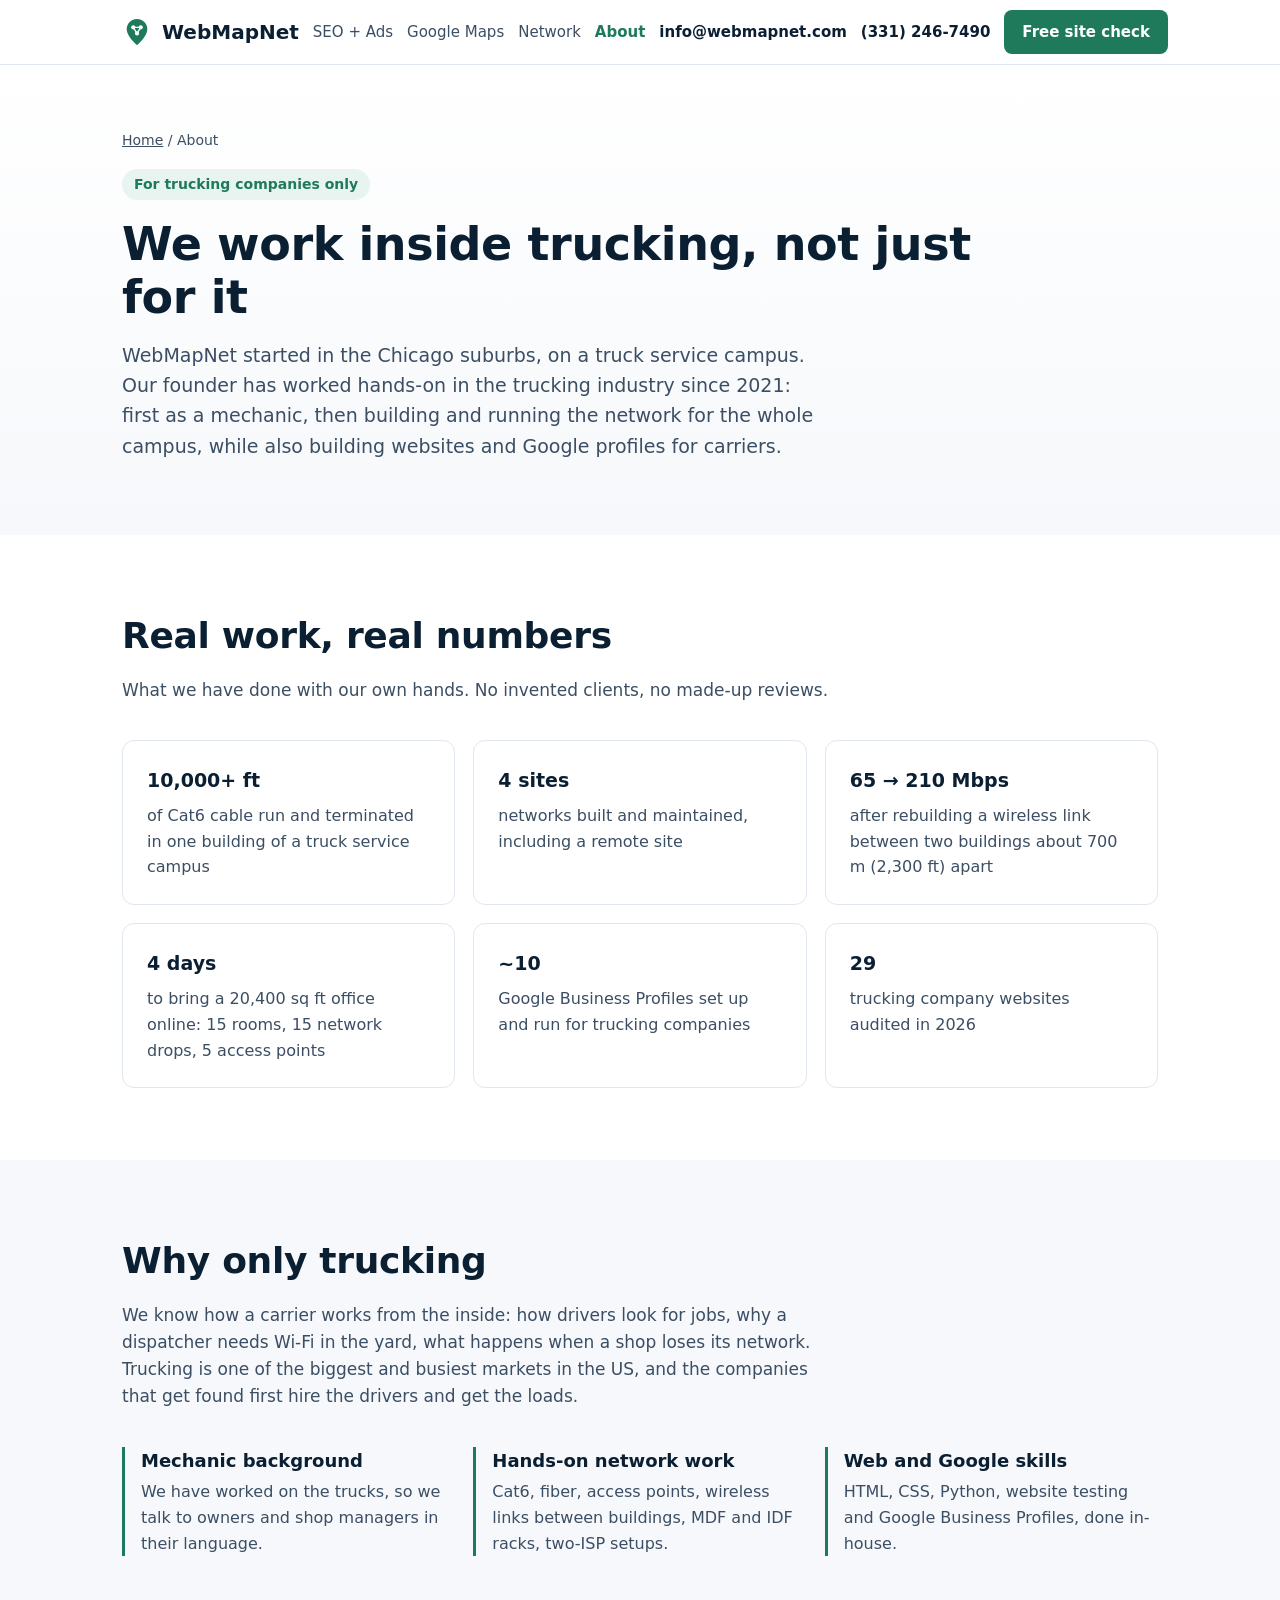
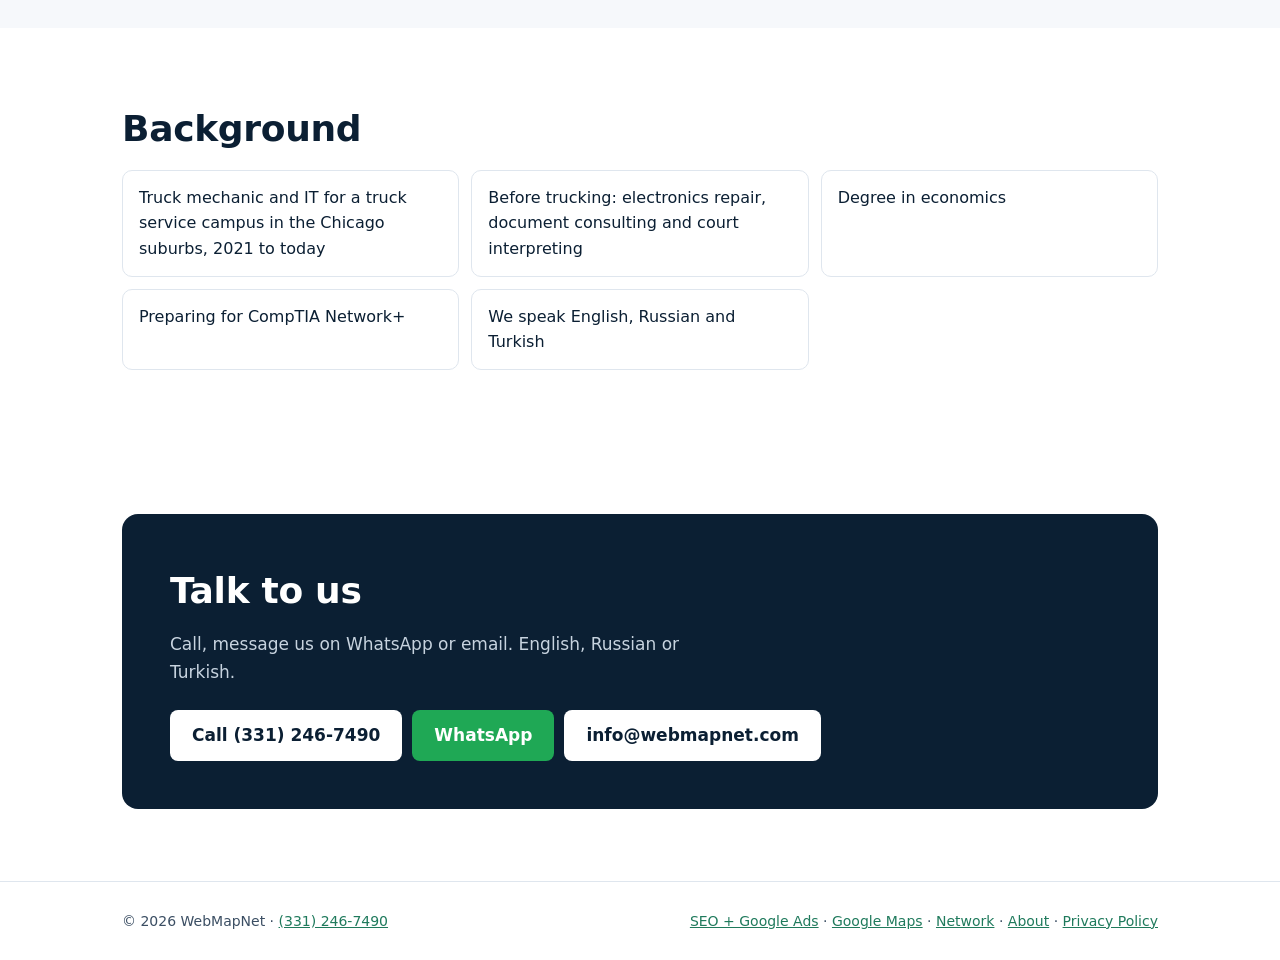
==== about/index.html @ 7aed0c50 "Add About page (experience and real numbers), About link in nav, footer and sitemap Co-Authored-By: " ====
<!DOCTYPE html>
<html lang="en">
<head>
<script async src="https://www.googletagmanager.com/gtag/js?id=G-Y533SJLC1R"></script>
<script>
  window.dataLayer = window.dataLayer || [];
  function gtag(){dataLayer.push(arguments);}
  gtag('js', new Date());
  gtag('config', 'G-Y533SJLC1R');
</script>
<meta charset="utf-8">
<meta name="viewport" content="width=device-width, initial-scale=1">
<title>About WebMapNet | Marketing and Networks Built Inside Trucking</title>
<meta name="description" content="WebMapNet is run by people who work inside the trucking industry: truck mechanic, network builder for a truck service campus, websites and Google profiles for carriers. English, Russian, Turkish.">
<link rel="canonical" href="https://webmapnet.com/about/">
<link rel="icon" href="/favicon.svg" type="image/svg+xml">
<link rel="stylesheet" href="/styles.css">
<meta name="theme-color" content="#0b1f33">
<meta property="og:type" content="website">
<meta property="og:url" content="https://webmapnet.com/about/">
<meta property="og:title" content="About WebMapNet | Marketing and Networks Built Inside Trucking">
<meta property="og:description" content="WebMapNet is run by people who work inside the trucking industry: truck mechanic, network builder for a truck service campus, websites and Google profiles for carriers. English, Russian, Turkish.">
<meta name="twitter:card" content="summary">
<script type="application/ld+json">
{
  "@context": "https://schema.org",
  "@graph": [
    {
      "@type": "AboutPage",
      "url": "https://webmapnet.com/about/",
      "name": "About WebMapNet",
      "about": {
        "@id": "https://webmapnet.com/#org"
      }
    },
    {
      "@type": "ProfessionalService",
      "@id": "https://webmapnet.com/#org",
      "name": "WebMapNet",
      "url": "https://webmapnet.com/",
      "knowsLanguage": [
        "en",
        "ru",
        "tr"
      ],
      "areaServed": [
        {
          "@type": "Country",
          "name": "United States"
        },
        {
          "@type": "AdministrativeArea",
          "name": "Chicago metropolitan area, Illinois"
        }
      ]
    },
    {
      "@type": "BreadcrumbList",
      "itemListElement": [
        {
          "@type": "ListItem",
          "position": 1,
          "name": "Home",
          "item": "https://webmapnet.com/"
        },
        {
          "@type": "ListItem",
          "position": 2,
          "name": "About",
          "item": "https://webmapnet.com/about/"
        }
      ]
    }
  ]
}
</script>
</head>
<body>
<header>
  <div class="wrap nav">
    <a class="brand" href="/" aria-label="WebMapNet home">
      <svg viewBox="0 0 32 32" aria-hidden="true"><path d="M16 2c-6.1 0-11 4.8-11 10.8C5 21 16 30 16 30s11-9 11-17.2C27 6.8 22.1 2 16 2z" fill="#1f7a5c"/><circle cx="12" cy="11" r="2.2" fill="#fff"/><circle cx="20" cy="11" r="2.2" fill="#fff"/><circle cx="16" cy="17.5" r="2.2" fill="#fff"/><path d="M12 11h8M12 11l4 6.5M20 11l-4 6.5" stroke="#fff" stroke-width="1.4"/></svg>
      WebMapNet
    </a>
    <nav>
      <a href="/seo-google-ads/">SEO + Ads</a>
      <a href="/google-maps/">Google Maps</a>
      <a href="/network/">Network</a>
      <a href="/about/" class="on" aria-current="page">About</a>
      <a class="phone email" href="mailto:info@webmapnet.com?subject=Trucking%20marketing">info@webmapnet.com</a>
      <a class="phone tel" href="tel:+13312467490">(331) 246-7490</a>
      <a class="btn" href="/#check">Free<span class="long"> site</span> check</a>
    </nav>
  </div>
</header>

<main>
<section class="phero">
  <div class="wrap">
    <div class="crumbs"><a href="/">Home</a> / About</div>
    <span class="eyebrow">For trucking companies only</span>
    <h1>We work inside trucking, not just for it</h1>
    <p>WebMapNet started in the Chicago suburbs, on a truck service campus. Our founder has worked hands-on in the trucking industry since 2021: first as a mechanic, then building and running the network for the whole campus, while also building websites and Google profiles for carriers.</p>
  </div>
</section>

<section>
  <div class="wrap">
    <h2>Real work, real numbers</h2>
    <p class="lead">What we have done with our own hands. No invented clients, no made-up reviews.</p>
    <div class="grid">
      <div class="card"><h3>10,000+ ft</h3><p>of Cat6 cable run and terminated in one building of a truck service campus</p></div>
      <div class="card"><h3>4 sites</h3><p>networks built and maintained, including a remote site</p></div>
      <div class="card"><h3>65 &rarr; 210 Mbps</h3><p>after rebuilding a wireless link between two buildings about 700 m (2,300 ft) apart</p></div>
      <div class="card"><h3>4 days</h3><p>to bring a 20,400 sq ft office online: 15 rooms, 15 network drops, 5 access points</p></div>
      <div class="card"><h3>~10</h3><p>Google Business Profiles set up and run for trucking companies</p></div>
      <div class="card"><h3>29</h3><p>trucking company websites audited in 2026</p></div>
    </div>
  </div>
</section>

<section class="alt">
  <div class="wrap">
    <h2>Why only trucking</h2>
    <p class="lead">We know how a carrier works from the inside: how drivers look for jobs, why a dispatcher needs Wi-Fi in the yard, what happens when a shop loses its network. Trucking is one of the biggest and busiest markets in the US, and the companies that get found first hire the drivers and get the loads.</p>
    <div class="promise">
      <div><h3>Mechanic background</h3><p>We have worked on the trucks, so we talk to owners and shop managers in their language.</p></div>
      <div><h3>Hands-on network work</h3><p>Cat6, fiber, access points, wireless links between buildings, MDF and IDF racks, two-ISP setups.</p></div>
      <div><h3>Web and Google skills</h3><p>HTML, CSS, Python, website testing and Google Business Profiles, done in-house.</p></div>
    </div>
  </div>
</section>

<section>
  <div class="wrap">
    <h2>Background</h2>
    <ul class="finds plain">
      <li>Truck mechanic and IT for a truck service campus in the Chicago suburbs, 2021 to today</li>
      <li>Before trucking: electronics repair, document consulting and court interpreting</li>
      <li>Degree in economics</li>
      <li>Preparing for CompTIA Network+</li>
      <li>We speak English, Russian and Turkish</li>
    </ul>
  </div>
</section>

<section id="contact">
  <div class="wrap">
    <div class="contact">
      <div>
        <h2>Talk to us</h2>
        <p>Call, message us on WhatsApp or email. English, Russian or Turkish.</p>
      </div>
      <div class="btns">
        <a class="btn" href="tel:+13312467490">Call (331) 246-7490</a>
        <a class="btn wa" href="https://wa.me/13312467490?text=Hi%20WebMapNet%2C%20" target="_blank" rel="noopener">WhatsApp</a>
        <a class="btn" href="mailto:info@webmapnet.com?subject=Trucking%20marketing">info@webmapnet.com</a>
      </div>
    </div>
  </div>
</section>
</main>
<div class="mbar"><a class="btn call" href="tel:+13312467490">Call</a><a class="btn wa" href="https://wa.me/13312467490?text=Hi%20WebMapNet%2C%20" target="_blank" rel="noopener">WhatsApp</a><a class="btn ghost" href="mailto:info@webmapnet.com?subject=Trucking%20marketing">Email</a></div>

<footer>
  <div class="wrap">
    <span>&copy; 2026 WebMapNet &middot; <a href="tel:+13312467490">(331) 246-7490</a></span>
    <span><a href="/seo-google-ads/">SEO + Google Ads</a> &middot; <a href="/google-maps/">Google Maps</a> &middot; <a href="/network/">Network</a> &middot; <a href="/about/">About</a> &middot; <a href="/privacy">Privacy Policy</a></span>
  </div>
</footer>
<script src="/site.js" defer></script>
</body>
</html>
---- styles.css ----
:root{--ink:#0b1f33;--ink2:#3b4e63;--line:#dfe6ee;--bg:#f6f8fb;--acc:#1f7a5c;--acc2:#e8f4ef;--w:1080px}
*{box-sizing:border-box}
html{scroll-behavior:smooth}
body{margin:0;font:17px/1.6 system-ui,-apple-system,"Segoe UI",Roboto,Helvetica,Arial,sans-serif;color:var(--ink);background:#fff}
a{color:var(--acc)}
.wrap{max-width:var(--w);margin:0 auto;padding:0 22px}
header{position:sticky;top:0;background:rgba(255,255,255,.95);border-bottom:1px solid var(--line);z-index:5}
.nav{display:flex;align-items:center;justify-content:space-between;height:64px}
.brand{display:flex;align-items:center;gap:10px;font-weight:700;font-size:20px;color:var(--ink);text-decoration:none}
.brand svg{width:30px;height:30px}
.nav nav a{color:var(--ink2);text-decoration:none;margin-left:18px;font-size:15px}
.nav nav a.btn{color:#fff}
.btn{display:inline-block;background:var(--acc);color:#fff;text-decoration:none;padding:12px 22px;border-radius:8px;font-weight:600}
.btn.ghost{background:transparent;color:var(--ink);border:1px solid var(--line)}
.hero{padding:84px 0 72px;background:linear-gradient(180deg,#fff 0%,var(--bg) 100%)}
.eyebrow{display:inline-block;font-size:14px;font-weight:600;color:var(--acc);background:var(--acc2);border-radius:20px;padding:4px 12px;margin-bottom:18px}
.hero h1{font-size:clamp(34px,5vw,54px);line-height:1.12;margin:0 0 18px;max-width:840px;letter-spacing:-.5px}
.hero p{font-size:20px;color:var(--ink2);max-width:680px;margin:0 0 30px}
.hero .ctas{display:flex;gap:12px;flex-wrap:wrap}
section{padding:72px 0}
section.alt{background:var(--bg)}
h2{font-size:clamp(26px,3.4vw,36px);margin:0 0 12px;letter-spacing:-.3px}
.lead{color:var(--ink2);max-width:720px;margin:0 0 36px}
.grid{display:grid;gap:18px;grid-template-columns:repeat(auto-fit,minmax(min(290px,100%),1fr))}
.card{background:#fff;border:1px solid var(--line);border-radius:12px;padding:24px;display:flex;flex-direction:column}
.card h3{margin:0 0 8px;font-size:19px}
.card p{margin:0;color:var(--ink2);font-size:16px}
.card ul{margin:12px 0 0;padding-left:18px;color:var(--ink2);font-size:15px}
.card .price{margin-top:auto;padding-top:16px;font-weight:700;font-size:18px}
.card .price small{font-weight:400;color:var(--ink2);font-size:14px}
.grid.tight{grid-template-columns:repeat(auto-fit,minmax(min(185px,100%),1fr));gap:14px}
.grid.tight .card{padding:20px}
.dirs{display:grid;gap:16px;grid-template-columns:repeat(auto-fit,minmax(min(250px,100%),1fr));margin-top:44px}
.dir{display:block;background:#fff;border:1px solid var(--line);border-radius:14px;padding:22px;text-decoration:none;color:var(--ink)}
.dir:hover{border-color:var(--acc)}
.dir b{display:block;font-size:19px;margin:6px 0 4px}
.dir span{color:var(--ink2);font-size:15px}
.dir i{font-style:normal;font-size:13px;font-weight:700;color:var(--acc)}
.dirhead{display:flex;align-items:baseline;gap:12px;margin-bottom:4px}
.dirhead .num{font-weight:700;color:var(--acc);font-size:15px;white-space:nowrap}
.btn.wa{background:#1fa855}
.btn.call{background:var(--ink)}
.btns{display:flex;flex-wrap:wrap;gap:10px}
.nav .phone{color:var(--ink);font-weight:600}
.contact .btns .btn{background:#fff;color:var(--ink)}
.contact .btns .btn.wa{background:#1fa855;color:#fff}
.mbar{display:none}
@media (max-width:720px){.mbar{display:flex;position:fixed;left:0;right:0;bottom:0;z-index:10;gap:8px;padding:10px 12px calc(10px + env(safe-area-inset-bottom));background:rgba(255,255,255,.97);border-top:1px solid var(--line)}.mbar a{flex:1;background-clip:padding-box;text-align:center;padding:12px 0}body{padding-bottom:72px}}
.card.featured{border:2px solid var(--acc)}
.tag{align-self:flex-start;font-size:13px;font-weight:600;color:var(--acc);background:var(--acc2);border-radius:20px;padding:3px 10px;margin-bottom:12px}
.sub{font-size:20px;margin:40px 0 16px}
.steps{counter-reset:s;display:grid;gap:18px;grid-template-columns:repeat(auto-fit,minmax(min(220px,100%),1fr))}
.step{padding:24px;border-top:3px solid var(--acc);background:#fff;border-radius:0 0 12px 12px;border-left:1px solid var(--line);border-right:1px solid var(--line);border-bottom:1px solid var(--line)}
.step:before{counter-increment:s;content:counter(s);font-weight:700;color:var(--acc);font-size:28px;display:block;margin-bottom:6px}
.step h3{margin:0 0 6px;font-size:18px}
.step p{margin:0;color:var(--ink2);font-size:16px}
.finds{display:grid;gap:12px;grid-template-columns:repeat(auto-fit,minmax(min(300px,100%),1fr));padding:0;margin:0;list-style:none}
.finds li{background:#fff;border:1px solid var(--line);border-radius:10px;padding:14px 16px 14px 44px;position:relative;font-size:16px}
.finds li:before{content:"!";position:absolute;left:14px;top:13px;width:20px;height:20px;border-radius:50%;background:#fdecec;color:#b42318;font-weight:700;font-size:13px;text-align:center;line-height:20px}
.check{display:grid;gap:28px;grid-template-columns:1.1fr 1fr;align-items:start}
.check ol{margin:0;padding-left:22px;color:var(--ink2)}
.check ol li{margin-bottom:6px}
.check .box{background:#fff;border:2px solid var(--acc);border-radius:14px;padding:28px}
.check .box h3{margin:0 0 8px;font-size:22px}
.check .box p{color:var(--ink2);margin:0 0 18px}
.promise{display:grid;gap:18px;grid-template-columns:repeat(auto-fit,minmax(min(240px,100%),1fr))}
.promise div{padding-left:16px;border-left:3px solid var(--acc)}
.promise h3{margin:0 0 4px;font-size:18px}
.promise p{margin:0;color:var(--ink2);font-size:16px}
.note{color:var(--ink2);font-size:15px;margin-top:18px}
.contact{background:var(--ink);color:#fff;border-radius:16px;padding:48px;display:flex;flex-wrap:wrap;gap:24px;align-items:center;justify-content:space-between}
.contact h2{color:#fff}
.contact p{color:#c7d3df;margin:0;max-width:560px}
.contact .btn{background:#fff;color:var(--ink)}
footer{padding:28px 0;color:var(--ink2);font-size:14px;border-top:1px solid var(--line)}
footer .wrap{display:flex;justify-content:space-between;flex-wrap:wrap;gap:10px}
@media (max-width:800px){.check{grid-template-columns:1fr}}
.nav nav{display:flex;align-items:center;white-space:nowrap}
.nav nav a{padding:10px 0}
.nav nav a.btn{padding:10px 18px}
@media (max-width:1180px){.nav .email{display:none}}
@media (max-width:980px){.nav nav a:not(.btn):not(.tel){display:none}}
@media (max-width:720px){.nav nav a.tel{display:none}.nav nav a.btn{padding:9px 14px;font-size:14px}.brand{font-size:18px}.hero .ctas .btn{flex:1 1 auto;text-align:center}.contact .btns{width:100%}.contact .btns .btn{flex:1 1 auto;text-align:center}}
@media (max-width:380px){.nav .long{display:none}.wrap{padding:0 16px}.mbar{gap:6px;padding-left:8px;padding-right:8px}.mbar a{font-size:15px}.contact{padding:24px}.card{padding:20px}}
@media (max-width:720px){.hero{padding:56px 0 48px}section{padding:52px 0}.contact{padding:32px}}
.nav nav a.on{color:var(--acc);font-weight:600}
.phero{padding:64px 0 48px;background:linear-gradient(180deg,#fff 0%,var(--bg) 100%)}
.phero h1{font-size:clamp(30px,4.4vw,46px);line-height:1.15;margin:0 0 16px;max-width:860px;letter-spacing:-.4px}
.phero p{font-size:19px;color:var(--ink2);max-width:700px;margin:0 0 26px}
.crumbs{font-size:14px;color:var(--ink2);margin-bottom:18px}
.crumbs a{color:var(--ink2)}
.faq details{background:#fff;border:1px solid var(--line);border-radius:10px;padding:16px 20px;margin-bottom:10px}
.faq summary{cursor:pointer;font-weight:600;font-size:17px}
.faq details p{margin:10px 0 0;color:var(--ink2)}
.dircard{display:flex;flex-direction:column}
.dircard .more{margin-top:auto;padding-top:16px;font-weight:600}
.dircard ul{margin:12px 0 0}
.finds.plain li{padding-left:16px}
.finds.plain li:before{content:none}
@media (max-width:1280px){.nav nav a{margin-left:14px}}
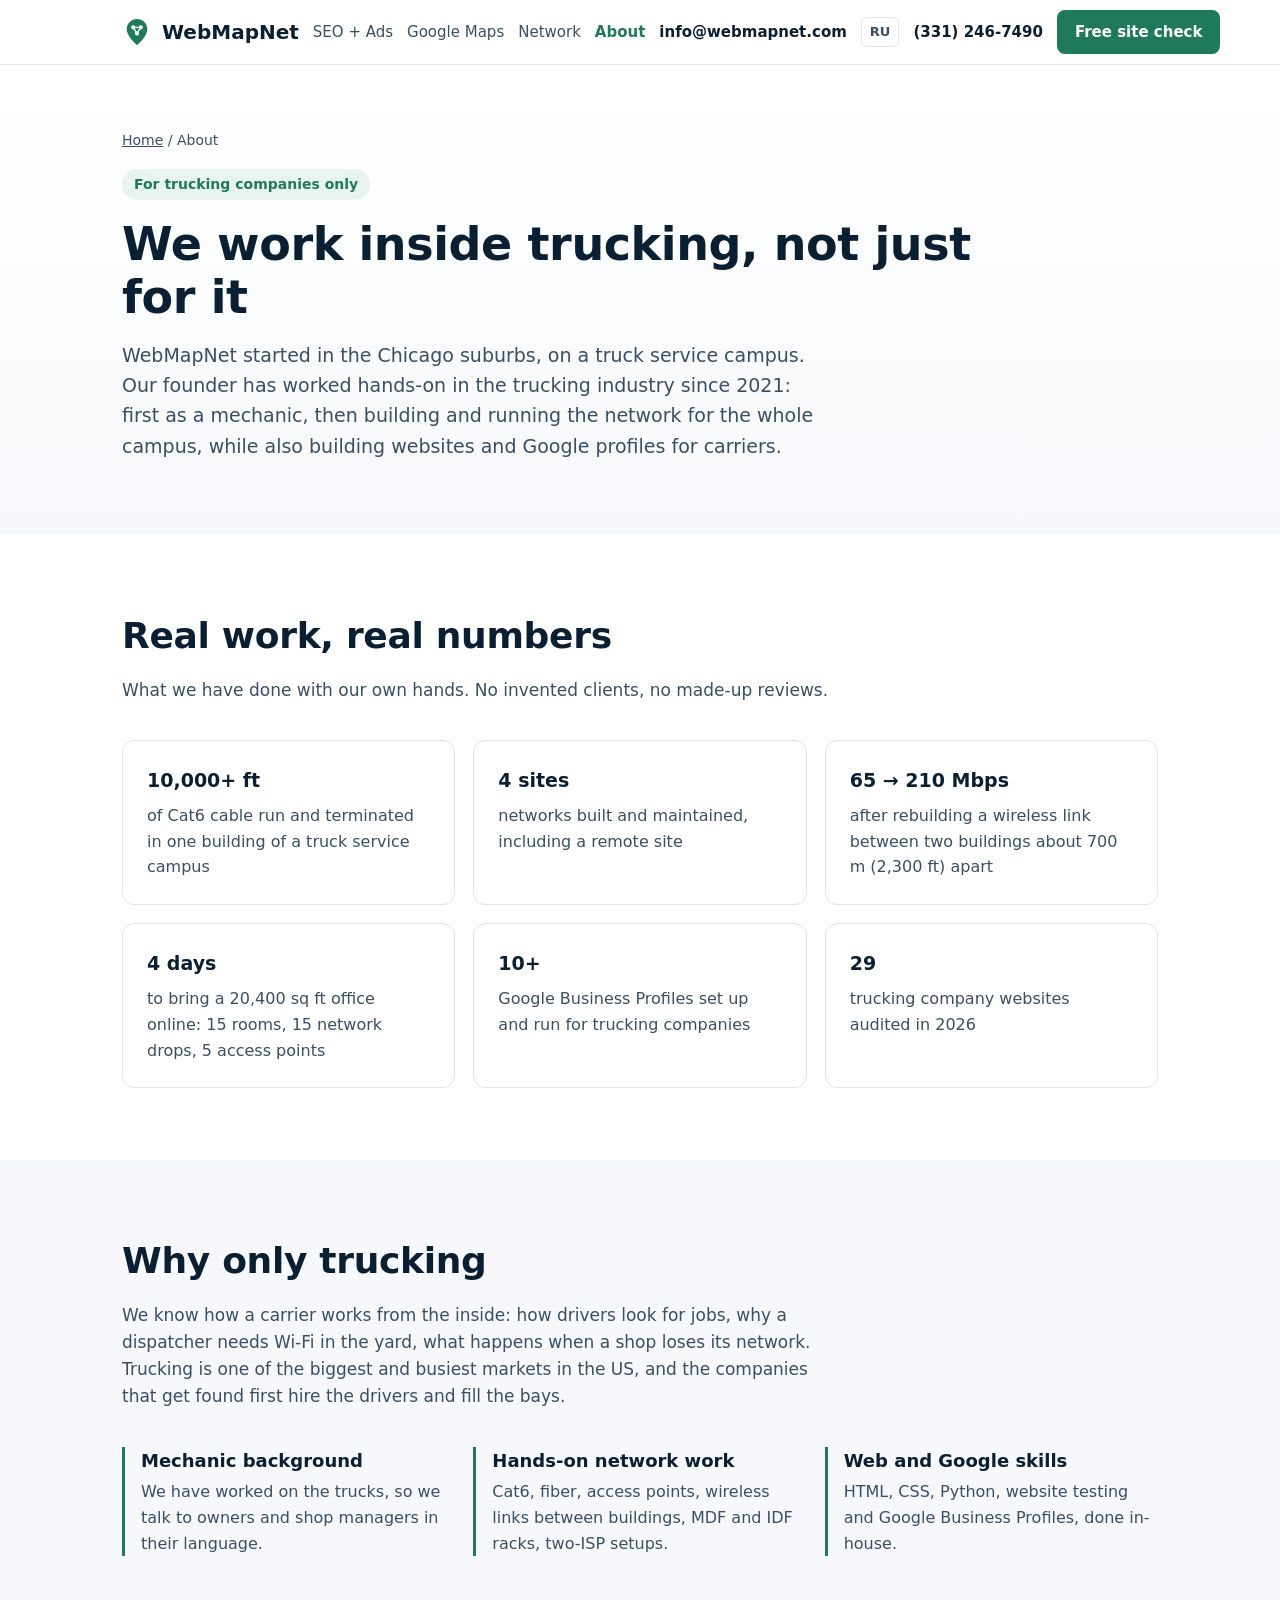
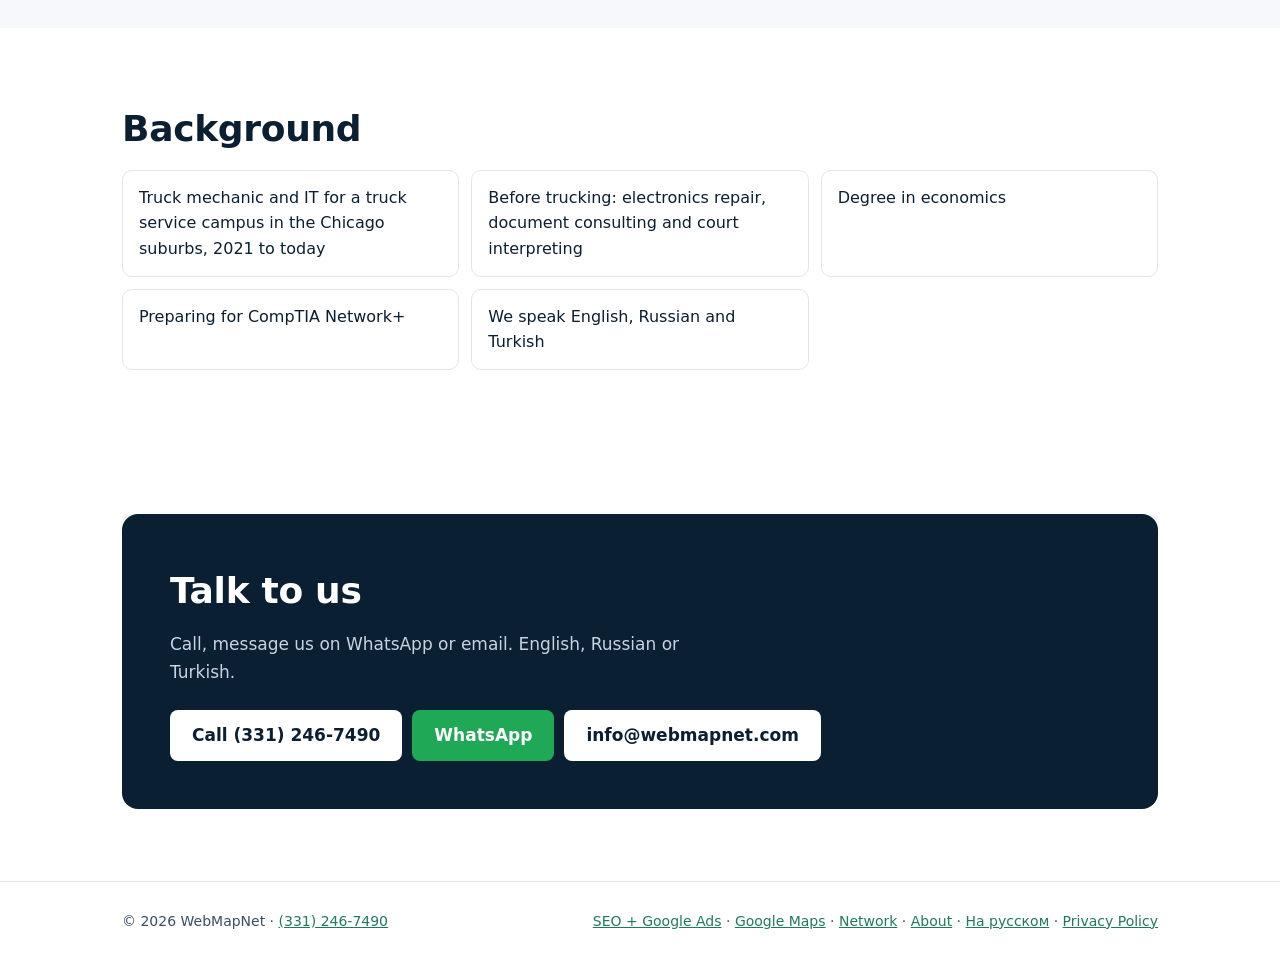
==== commit 9d387a0a: "Short problem-first copy, Russian page /ru/, truck repair shops, website rental, no loads - Pages re" ====
--- a/about/index.html
+++ b/about/index.html
@@ -88,6 +88,7 @@
       <a href="/network/">Network</a>
       <a href="/about/" class="on" aria-current="page">About</a>
       <a class="phone email" href="mailto:info@webmapnet.com?subject=Trucking%20marketing">info@webmapnet.com</a>
+      <a class="lang" href="/ru/" hreflang="ru" lang="ru">RU</a>
       <a class="phone tel" href="tel:+13312467490">(331) 246-7490</a>
       <a class="btn" href="/#check">Free<span class="long"> site</span> check</a>
     </nav>
@@ -113,7 +114,7 @@
       <div class="card"><h3>4 sites</h3><p>networks built and maintained, including a remote site</p></div>
       <div class="card"><h3>65 &rarr; 210 Mbps</h3><p>after rebuilding a wireless link between two buildings about 700 m (2,300 ft) apart</p></div>
       <div class="card"><h3>4 days</h3><p>to bring a 20,400 sq ft office online: 15 rooms, 15 network drops, 5 access points</p></div>
-      <div class="card"><h3>~10</h3><p>Google Business Profiles set up and run for trucking companies</p></div>
+      <div class="card"><h3>10+</h3><p>Google Business Profiles set up and run for trucking companies</p></div>
       <div class="card"><h3>29</h3><p>trucking company websites audited in 2026</p></div>
     </div>
   </div>
@@ -122,7 +123,7 @@
 <section class="alt">
   <div class="wrap">
     <h2>Why only trucking</h2>
-    <p class="lead">We know how a carrier works from the inside: how drivers look for jobs, why a dispatcher needs Wi-Fi in the yard, what happens when a shop loses its network. Trucking is one of the biggest and busiest markets in the US, and the companies that get found first hire the drivers and get the loads.</p>
+    <p class="lead">We know how a carrier works from the inside: how drivers look for jobs, why a dispatcher needs Wi-Fi in the yard, what happens when a shop loses its network. Trucking is one of the biggest and busiest markets in the US, and the companies that get found first hire the drivers and fill the bays.</p>
     <div class="promise">
       <div><h3>Mechanic background</h3><p>We have worked on the trucks, so we talk to owners and shop managers in their language.</p></div>
       <div><h3>Hands-on network work</h3><p>Cat6, fiber, access points, wireless links between buildings, MDF and IDF racks, two-ISP setups.</p></div>
@@ -165,7 +166,7 @@
 <footer>
   <div class="wrap">
     <span>&copy; 2026 WebMapNet &middot; <a href="tel:+13312467490">(331) 246-7490</a></span>
-    <span><a href="/seo-google-ads/">SEO + Google Ads</a> &middot; <a href="/google-maps/">Google Maps</a> &middot; <a href="/network/">Network</a> &middot; <a href="/about/">About</a> &middot; <a href="/privacy">Privacy Policy</a></span>
+    <span><a href="/seo-google-ads/">SEO + Google Ads</a> &middot; <a href="/google-maps/">Google Maps</a> &middot; <a href="/network/">Network</a> &middot; <a href="/about/">About</a> &middot; <a href="/ru/" hreflang="ru">На русском</a> &middot; <a href="/privacy">Privacy Policy</a></span>
   </div>
 </footer>
 <script src="/site.js" defer></script>
--- a/styles.css
+++ b/styles.css
@@ -98,3 +98,9 @@
 .finds.plain li{padding-left:16px}
 .finds.plain li:before{content:none}
 @media (max-width:1280px){.nav nav a{margin-left:14px}}
+.nav nav a.lang{font-weight:700;font-size:13px;border:1px solid var(--line);border-radius:6px;padding:4px 8px}
+.nav nav a.lang{display:inline-block!important}
+@media (max-width:720px){.nav nav a.btn.wa{display:none}.nav nav a.lang{margin-left:10px}}
+@media (max-width:380px){.nav nav a.lang{margin-left:6px;padding:3px 6px}.brand{font-size:16px;gap:6px}.brand svg{width:24px;height:24px}.nav nav a.btn{padding:8px 10px;font-size:13px}}
+.card p.pq,.pq{color:#b42318;font-size:14px;font-weight:700;margin:0 0 8px;text-transform:none}
+.card.prob h3{font-size:18px;margin:0}
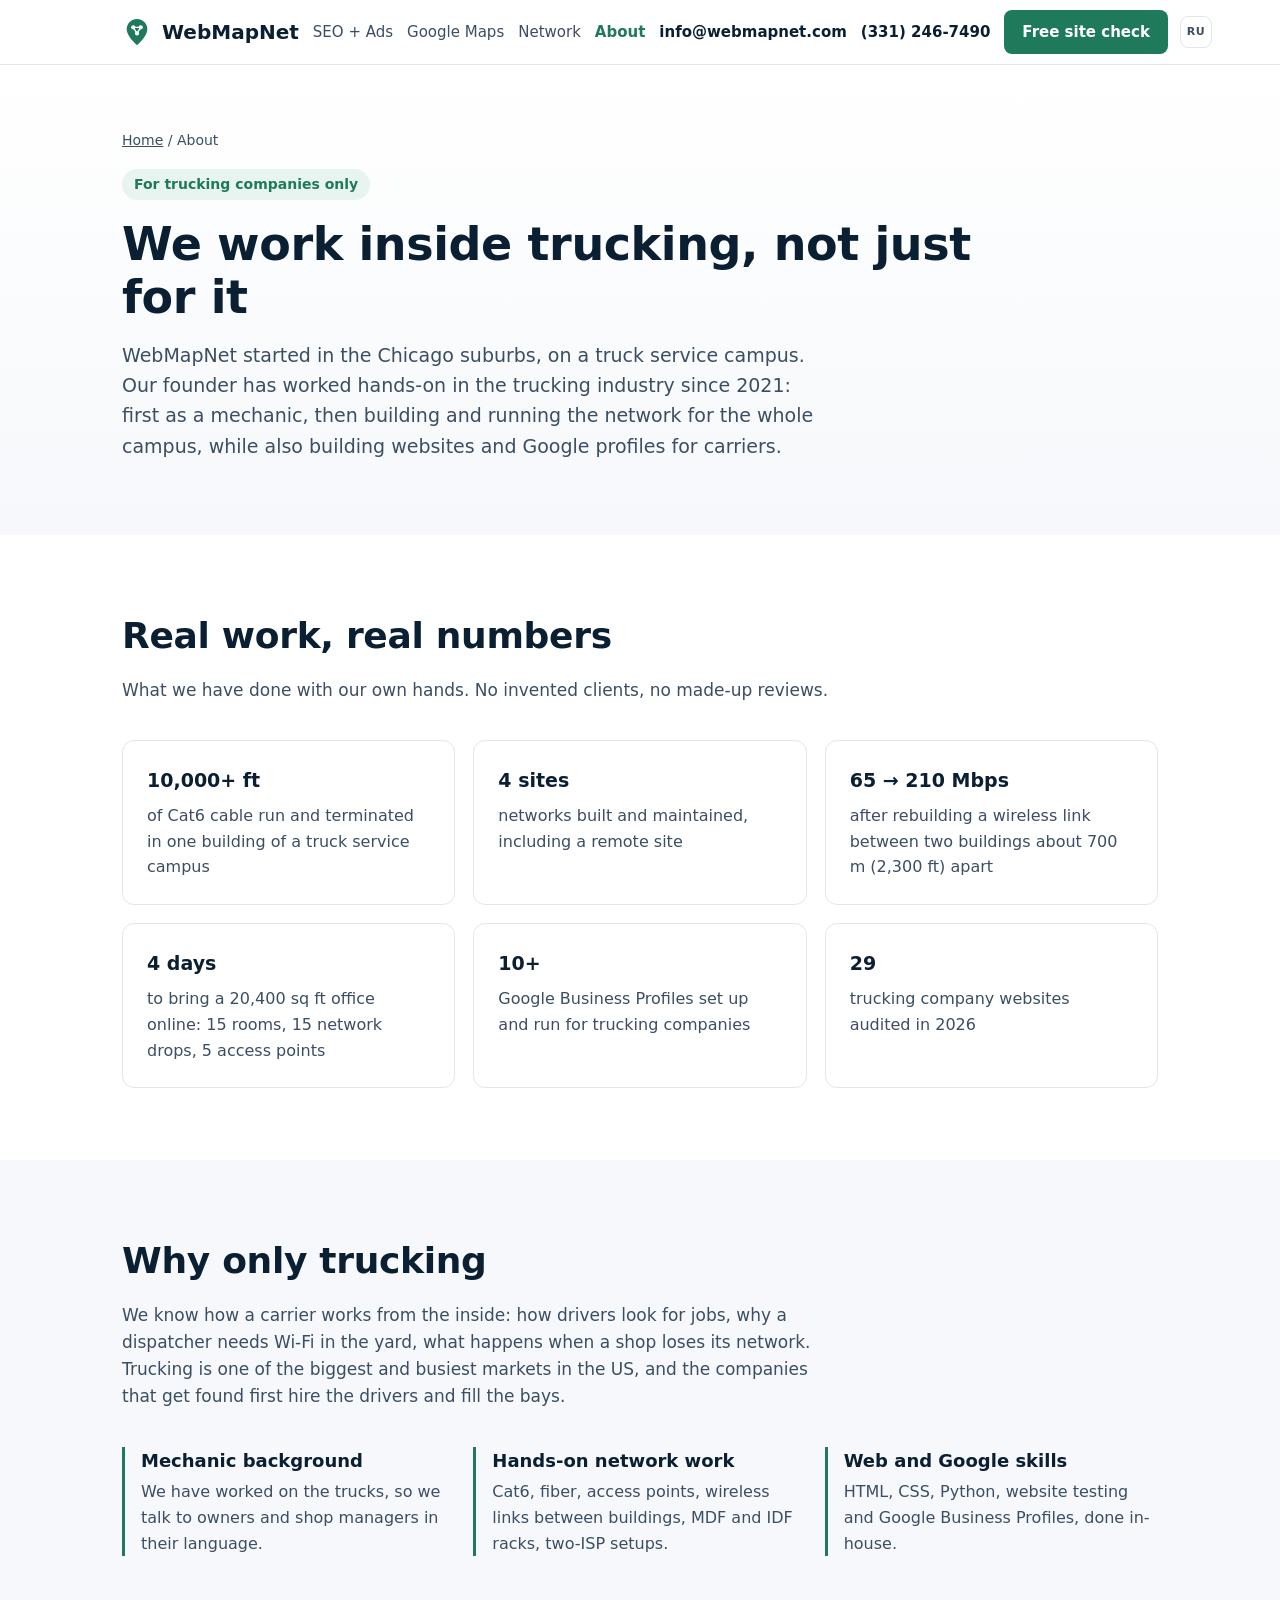
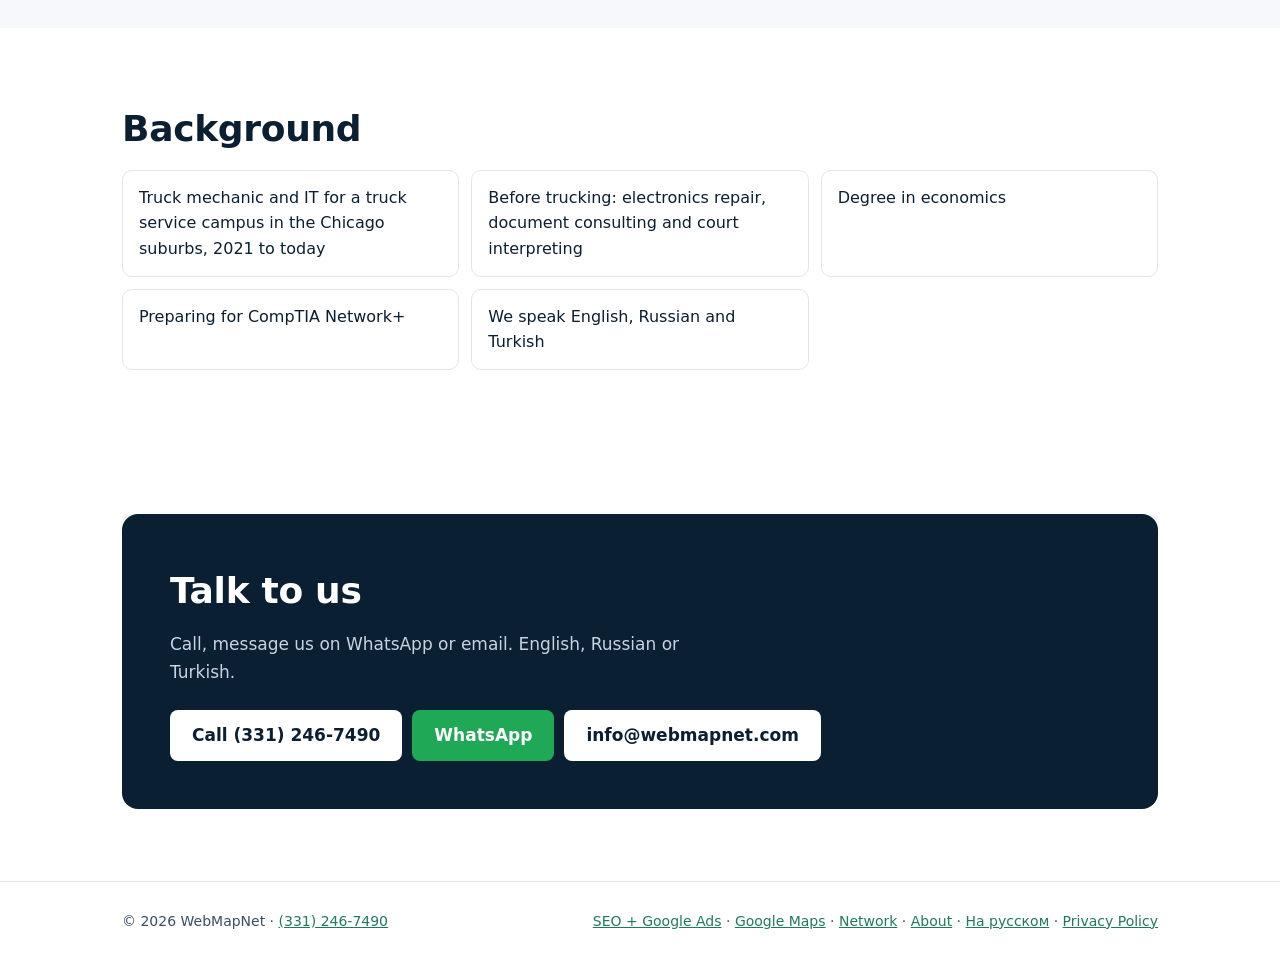
==== commit 56ad54fa: "Language switch: small square, last item in the header Co-Authored-By: Claude Opus 5.5 <noreply@anth" ====
--- a/about/index.html
+++ b/about/index.html
@@ -88,9 +88,9 @@
       <a href="/network/">Network</a>
       <a href="/about/" class="on" aria-current="page">About</a>
       <a class="phone email" href="mailto:info@webmapnet.com?subject=Trucking%20marketing">info@webmapnet.com</a>
-      <a class="lang" href="/ru/" hreflang="ru" lang="ru">RU</a>
       <a class="phone tel" href="tel:+13312467490">(331) 246-7490</a>
       <a class="btn" href="/#check">Free<span class="long"> site</span> check</a>
+      <a class="lang" href="/ru/" hreflang="ru" lang="ru" title="Русский" aria-label="Русская версия">RU</a>
     </nav>
   </div>
 </header>
--- a/styles.css
+++ b/styles.css
@@ -98,9 +98,10 @@
 .finds.plain li{padding-left:16px}
 .finds.plain li:before{content:none}
 @media (max-width:1280px){.nav nav a{margin-left:14px}}
-.nav nav a.lang{font-weight:700;font-size:13px;border:1px solid var(--line);border-radius:6px;padding:4px 8px}
-.nav nav a.lang{display:inline-block!important}
-@media (max-width:720px){.nav nav a.btn.wa{display:none}.nav nav a.lang{margin-left:10px}}
-@media (max-width:380px){.nav nav a.lang{margin-left:6px;padding:3px 6px}.brand{font-size:16px;gap:6px}.brand svg{width:24px;height:24px}.nav nav a.btn{padding:8px 10px;font-size:13px}}
 .card p.pq,.pq{color:#b42318;font-size:14px;font-weight:700;margin:0 0 8px;text-transform:none}
 .card.prob h3{font-size:18px;margin:0}
+.nav nav a.lang{display:inline-flex!important;align-items:center;justify-content:center;width:32px;height:32px;padding:0;margin-left:12px;border:1px solid var(--line);border-radius:8px;font-size:11px;font-weight:700;letter-spacing:.4px;color:var(--ink2);text-decoration:none;flex:none;transition:border-color .15s,color .15s,background .15s}
+.nav nav a.lang:hover,.nav nav a.lang:focus-visible{border-color:var(--ink);color:var(--ink);background:#fff}
+@media (max-width:720px){.nav nav a.btn.wa{display:none}.nav nav a.lang{margin-left:8px}}
+@media (max-width:380px){.nav nav a.lang{width:28px;height:28px;font-size:10px;margin-left:6px}}
+@media (max-width:380px){.brand{font-size:16px;gap:6px}.brand svg{width:24px;height:24px}.nav nav a.btn{padding:8px 10px;font-size:13px}}
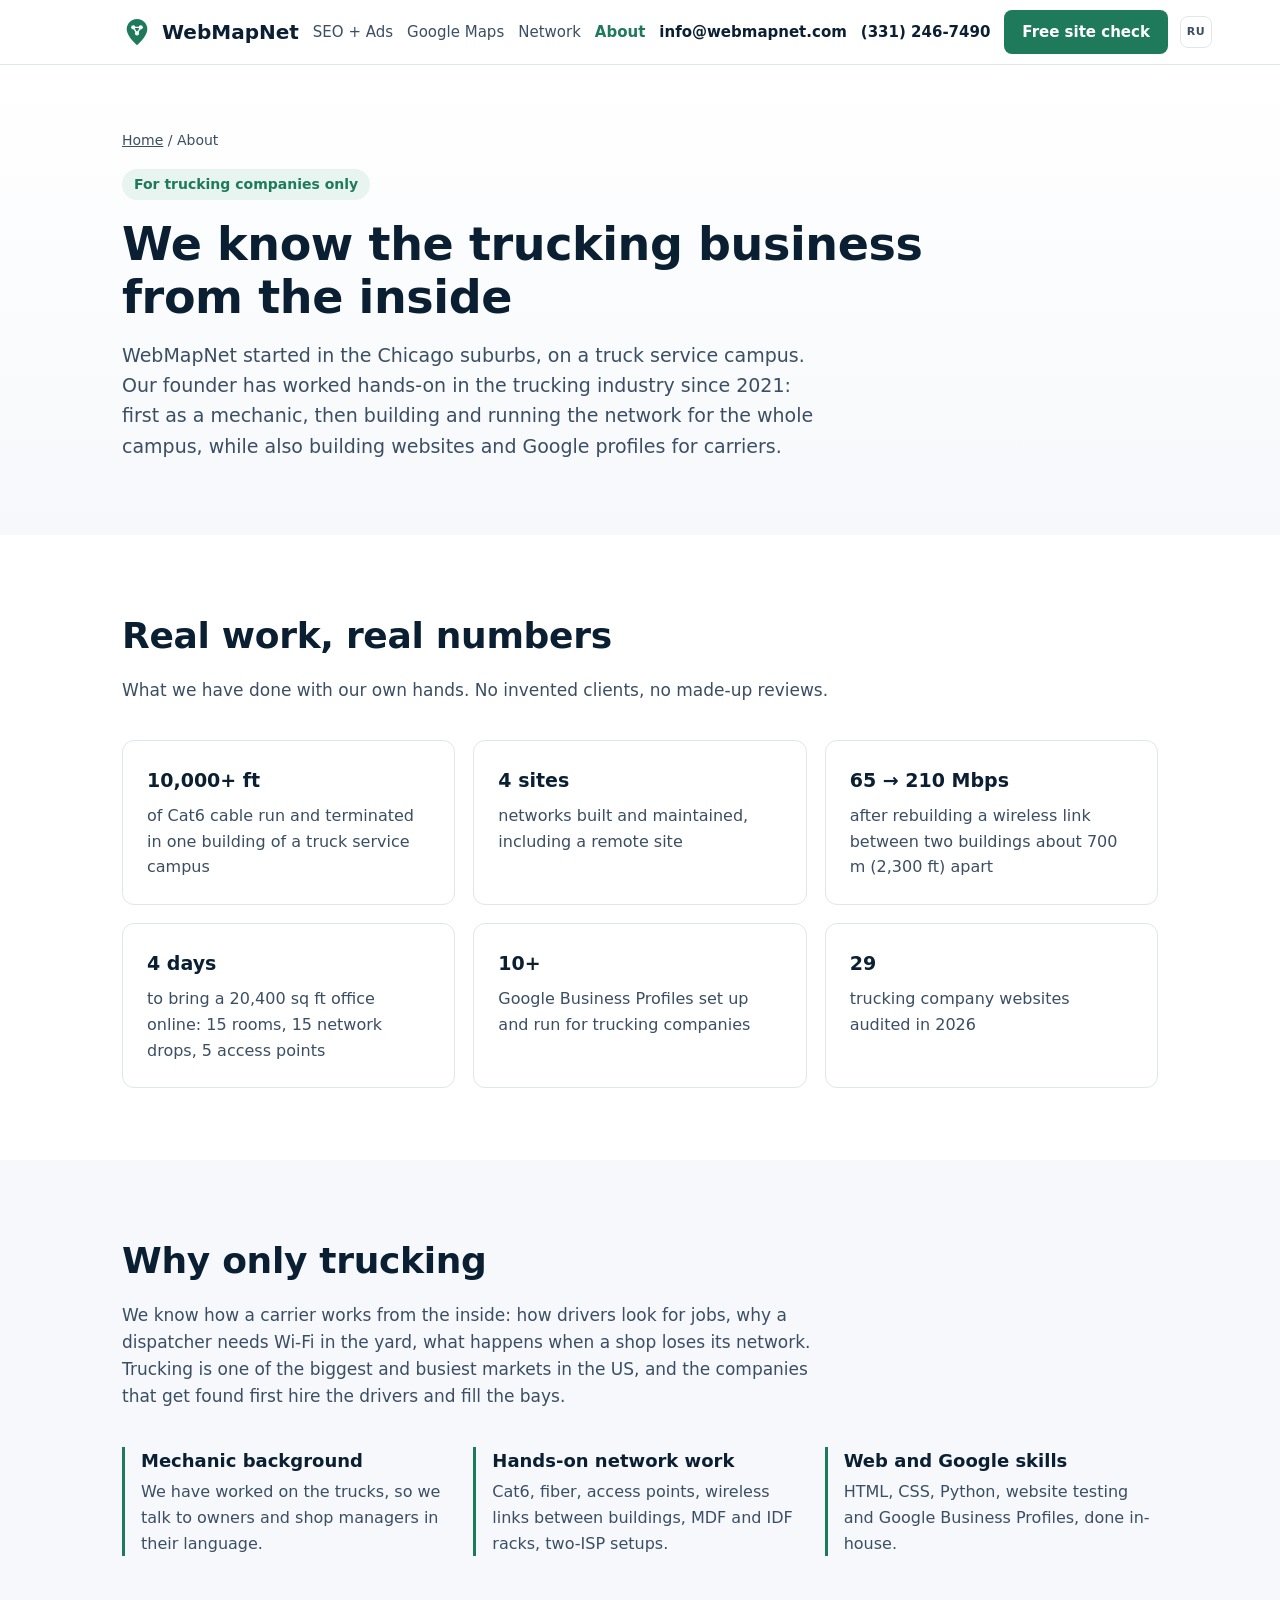
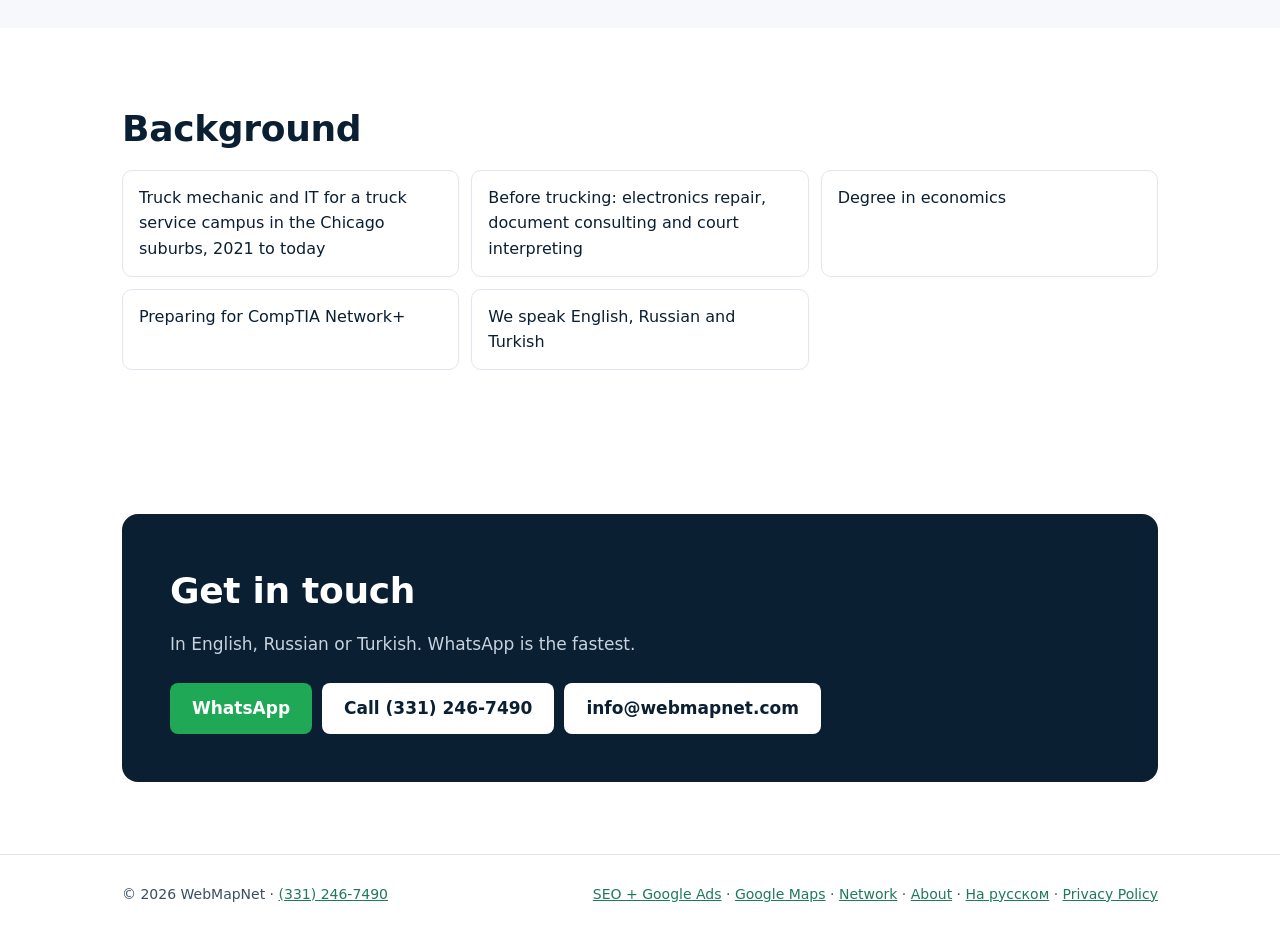
==== commit 57ccd531: "Align EN and RU versions: same header, buttons, sections and numbers Co-Authored-By: Claude Opus 5.5" ====
--- a/about/index.html
+++ b/about/index.html
@@ -13,6 +13,9 @@
 <title>About WebMapNet | Marketing and Networks Built Inside Trucking</title>
 <meta name="description" content="WebMapNet is run by people who work inside the trucking industry: truck mechanic, network builder for a truck service campus, websites and Google profiles for carriers. English, Russian, Turkish.">
 <link rel="canonical" href="https://webmapnet.com/about/">
+<link rel="alternate" hreflang="en" href="https://webmapnet.com/about/">
+<link rel="alternate" hreflang="ru" href="https://webmapnet.com/ru/about/">
+<link rel="alternate" hreflang="x-default" href="https://webmapnet.com/about/">
 <link rel="icon" href="/favicon.svg" type="image/svg+xml">
 <link rel="stylesheet" href="/styles.css">
 <meta name="theme-color" content="#0b1f33">
@@ -90,7 +93,7 @@
       <a class="phone email" href="mailto:info@webmapnet.com?subject=Trucking%20marketing">info@webmapnet.com</a>
       <a class="phone tel" href="tel:+13312467490">(331) 246-7490</a>
       <a class="btn" href="/#check">Free<span class="long"> site</span> check</a>
-      <a class="lang" href="/ru/" hreflang="ru" lang="ru" title="Русский" aria-label="Русская версия">RU</a>
+      <a class="lang" href="/ru/about/" hreflang="ru" lang="ru" title="Русский" aria-label="Русская версия">RU</a>
     </nav>
   </div>
 </header>
@@ -100,7 +103,7 @@
   <div class="wrap">
     <div class="crumbs"><a href="/">Home</a> / About</div>
     <span class="eyebrow">For trucking companies only</span>
-    <h1>We work inside trucking, not just for it</h1>
+    <h1>We know the trucking business from the inside</h1>
     <p>WebMapNet started in the Chicago suburbs, on a truck service campus. Our founder has worked hands-on in the trucking industry since 2021: first as a mechanic, then building and running the network for the whole campus, while also building websites and Google profiles for carriers.</p>
   </div>
 </section>
@@ -149,12 +152,12 @@
   <div class="wrap">
     <div class="contact">
       <div>
-        <h2>Talk to us</h2>
-        <p>Call, message us on WhatsApp or email. English, Russian or Turkish.</p>
+        <h2>Get in touch</h2>
+        <p>In English, Russian or Turkish. WhatsApp is the fastest.</p>
       </div>
       <div class="btns">
+        <a class="btn wa" href="https://wa.me/13312467490?text=Hi%20WebMapNet%2C%20" target="_blank" rel="noopener">WhatsApp</a>
         <a class="btn" href="tel:+13312467490">Call (331) 246-7490</a>
-        <a class="btn wa" href="https://wa.me/13312467490?text=Hi%20WebMapNet%2C%20" target="_blank" rel="noopener">WhatsApp</a>
         <a class="btn" href="mailto:info@webmapnet.com?subject=Trucking%20marketing">info@webmapnet.com</a>
       </div>
     </div>
--- a/styles.css
+++ b/styles.css
@@ -105,3 +105,5 @@
 @media (max-width:720px){.nav nav a.btn.wa{display:none}.nav nav a.lang{margin-left:8px}}
 @media (max-width:380px){.nav nav a.lang{width:28px;height:28px;font-size:10px;margin-left:6px}}
 @media (max-width:380px){.brand{font-size:16px;gap:6px}.brand svg{width:24px;height:24px}.nav nav a.btn{padding:8px 10px;font-size:13px}}
+.nav .short{display:none}
+@media (max-width:380px){.nav .short{display:inline}}
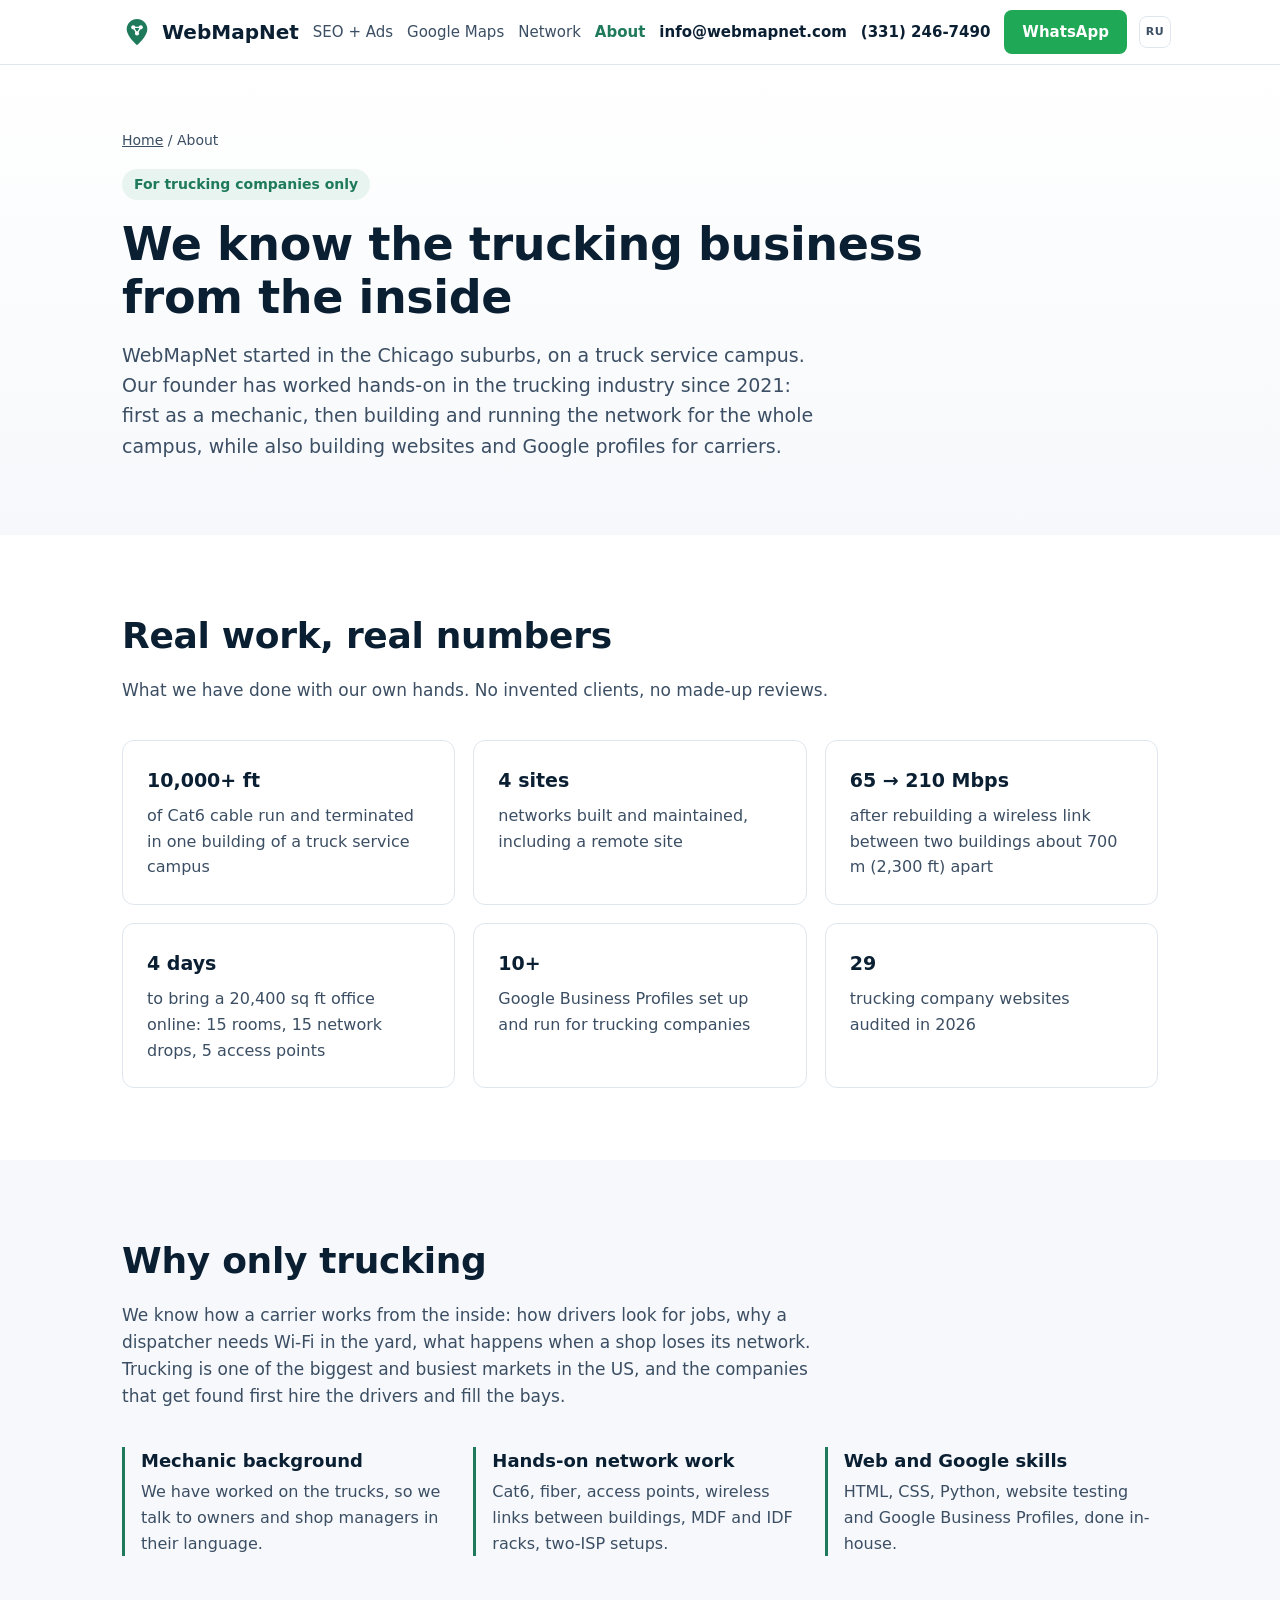
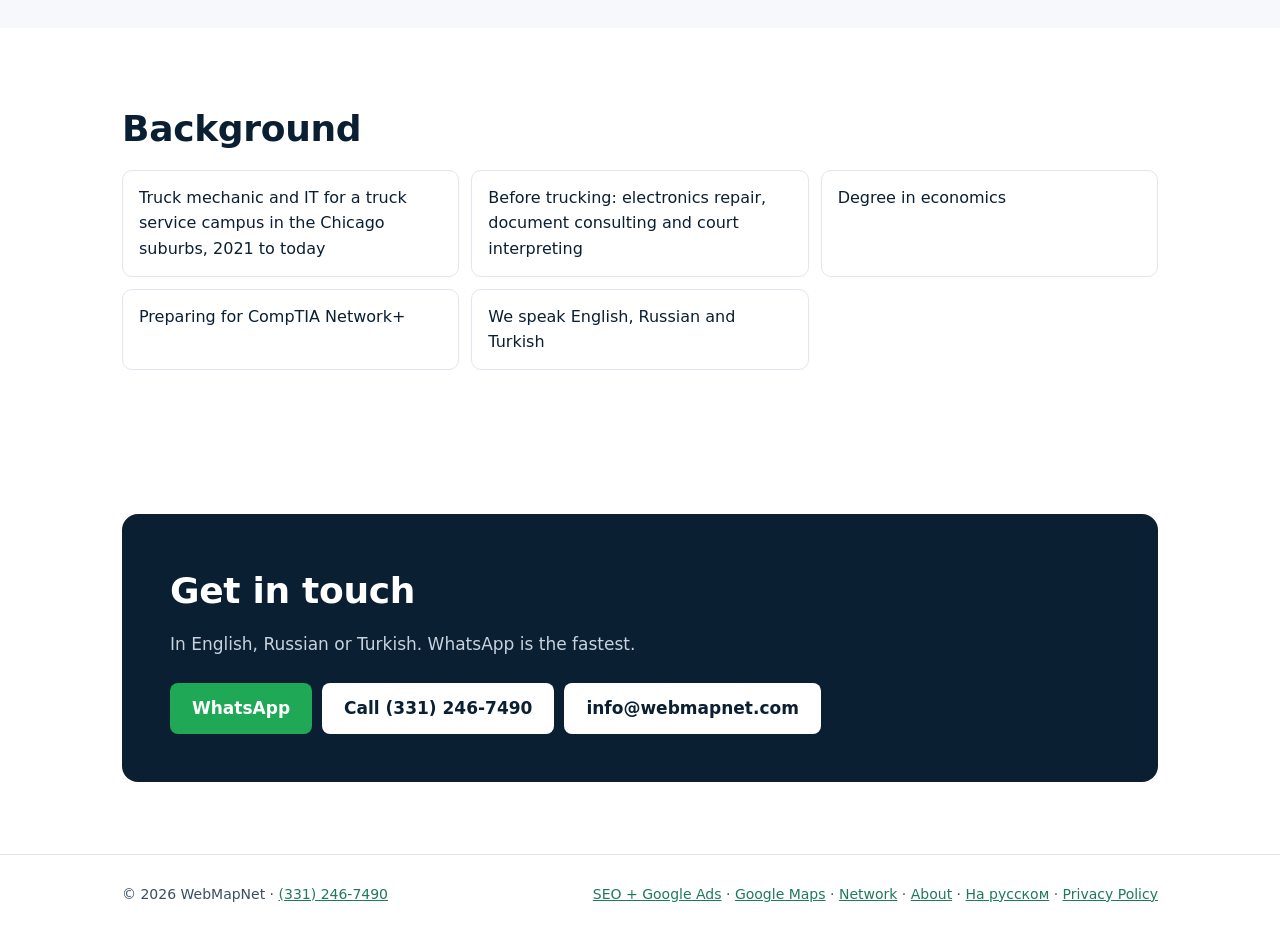
==== commit e9699fad: "EN header: WhatsApp button, same as RU Co-Authored-By: Claude Opus 5.5 <noreply@anthropic.com> Claud" ====
--- a/about/index.html
+++ b/about/index.html
@@ -92,7 +92,7 @@
       <a href="/about/" class="on" aria-current="page">About</a>
       <a class="phone email" href="mailto:info@webmapnet.com?subject=Trucking%20marketing">info@webmapnet.com</a>
       <a class="phone tel" href="tel:+13312467490">(331) 246-7490</a>
-      <a class="btn" href="/#check">Free<span class="long"> site</span> check</a>
+      <a class="btn wa" href="https://wa.me/13312467490?text=Hi%20WebMapNet%2C%20" target="_blank" rel="noopener">WhatsApp</a>
       <a class="lang" href="/ru/about/" hreflang="ru" lang="ru" title="Русский" aria-label="Русская версия">RU</a>
     </nav>
   </div>
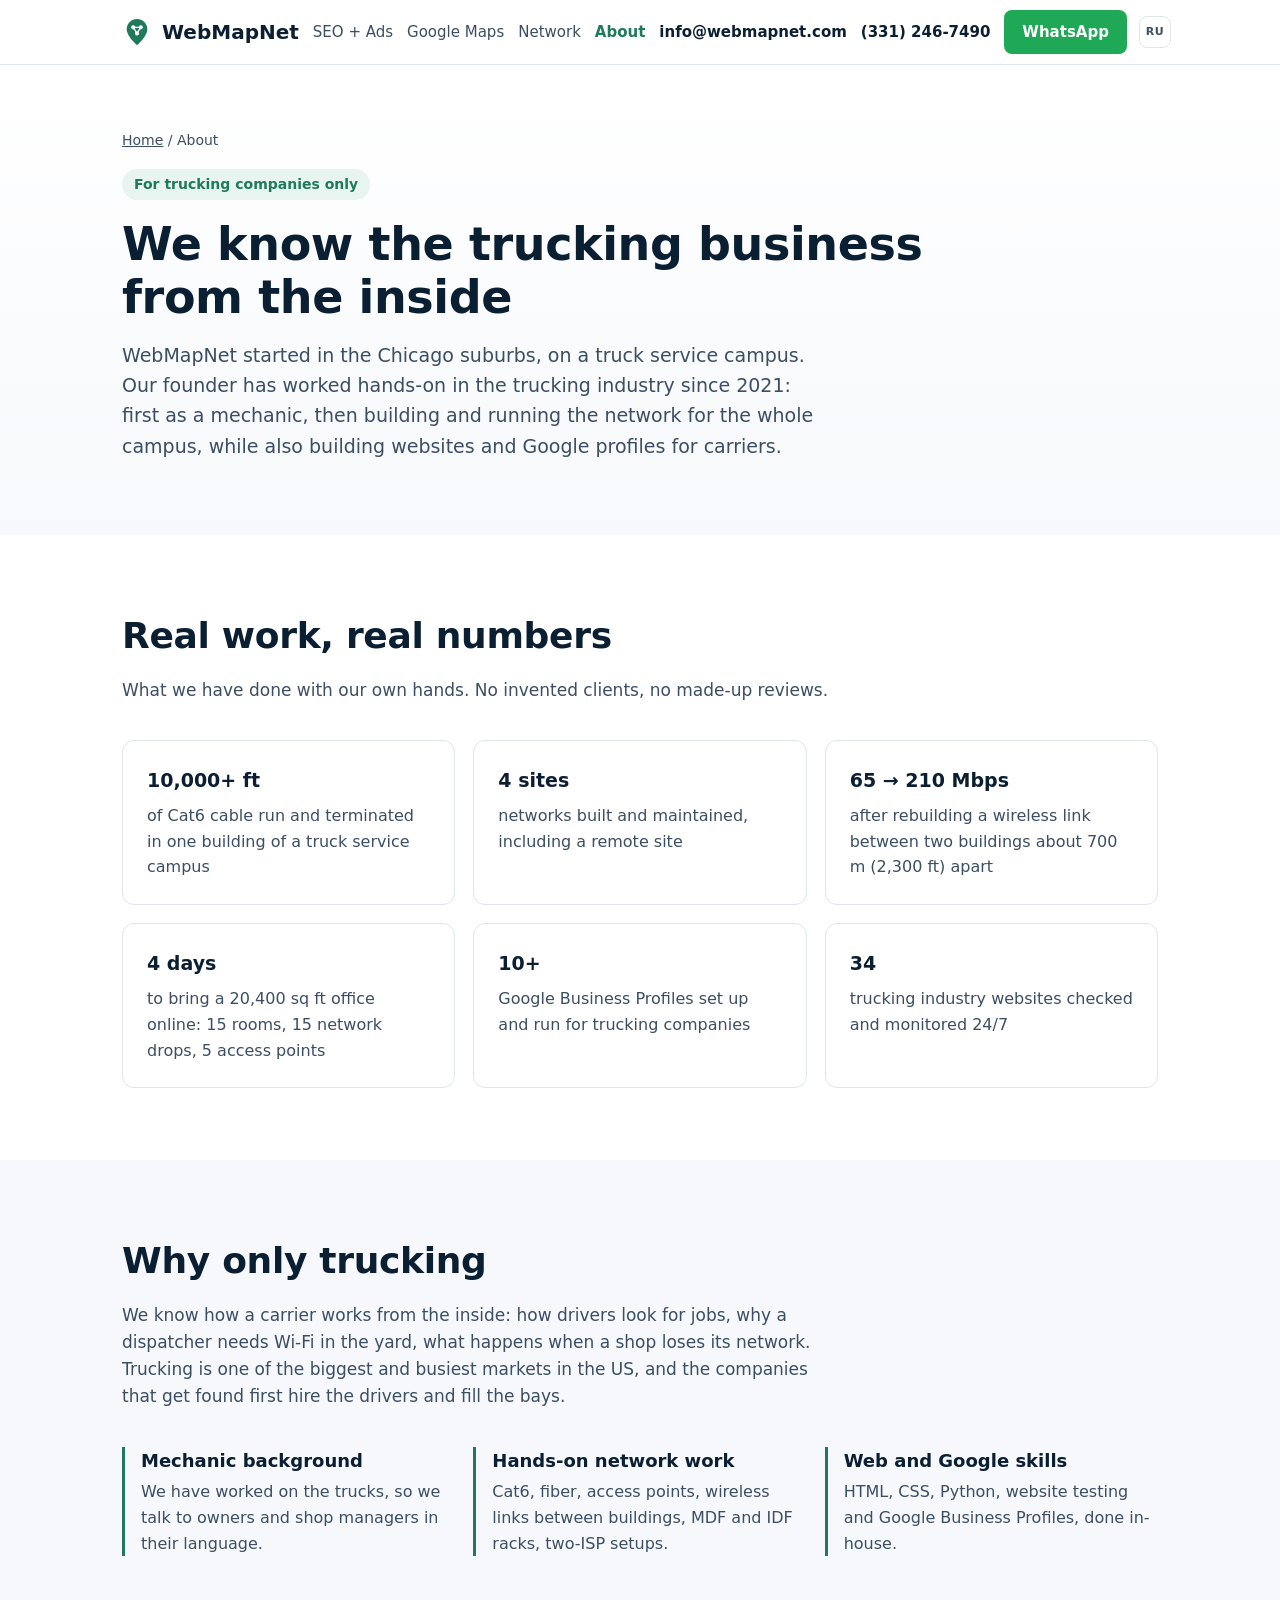
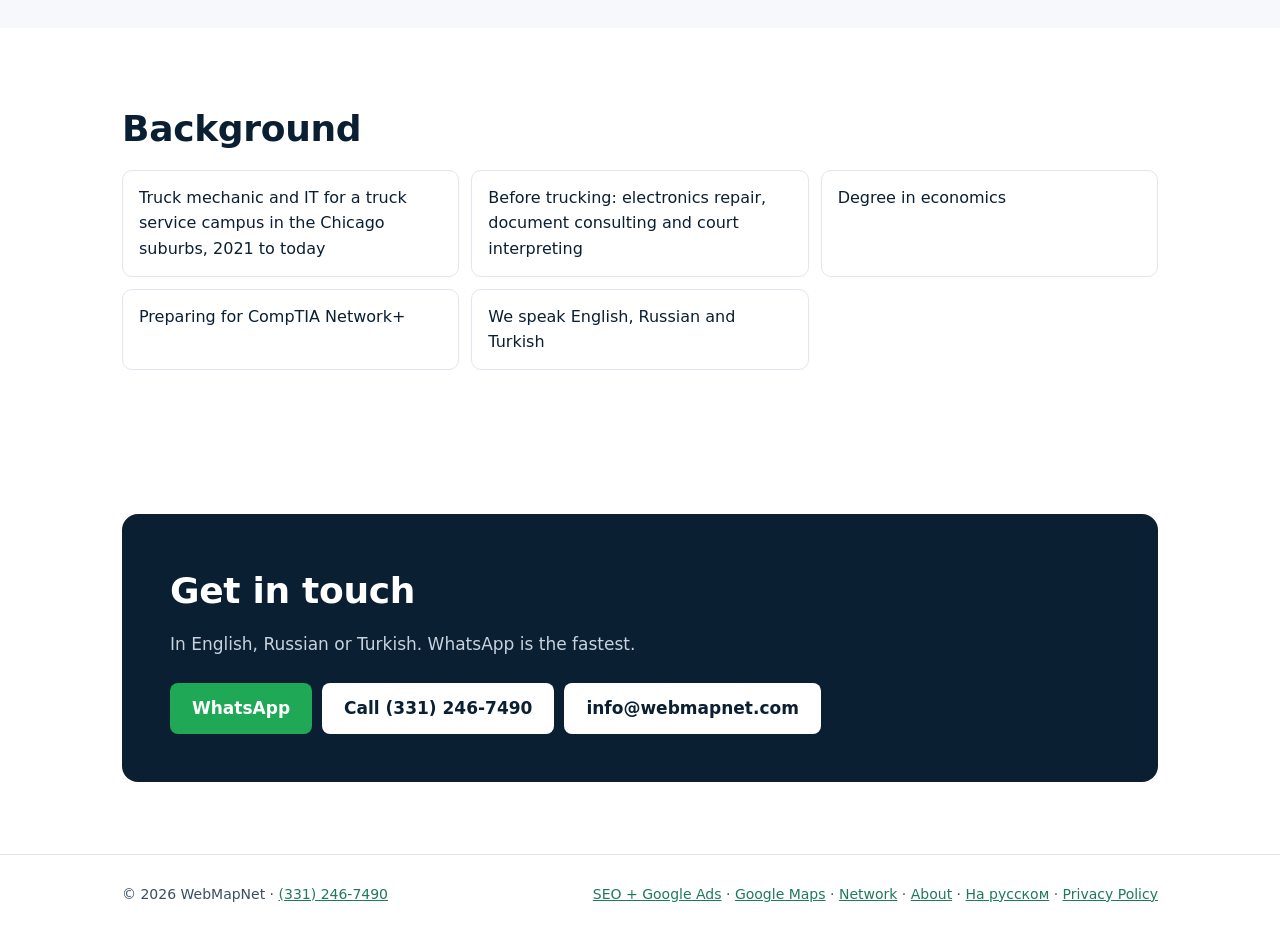
==== commit 31537f24: "34 trucking industry websites checked and monitored (EN and RU) Co-Authored-By: Claude Opus 5.5 <nor" ====
--- a/about/index.html
+++ b/about/index.html
@@ -118,7 +118,7 @@
       <div class="card"><h3>65 &rarr; 210 Mbps</h3><p>after rebuilding a wireless link between two buildings about 700 m (2,300 ft) apart</p></div>
       <div class="card"><h3>4 days</h3><p>to bring a 20,400 sq ft office online: 15 rooms, 15 network drops, 5 access points</p></div>
       <div class="card"><h3>10+</h3><p>Google Business Profiles set up and run for trucking companies</p></div>
-      <div class="card"><h3>29</h3><p>trucking company websites audited in 2026</p></div>
+      <div class="card"><h3>34</h3><p>trucking industry websites checked and monitored 24/7</p></div>
     </div>
   </div>
 </section>
